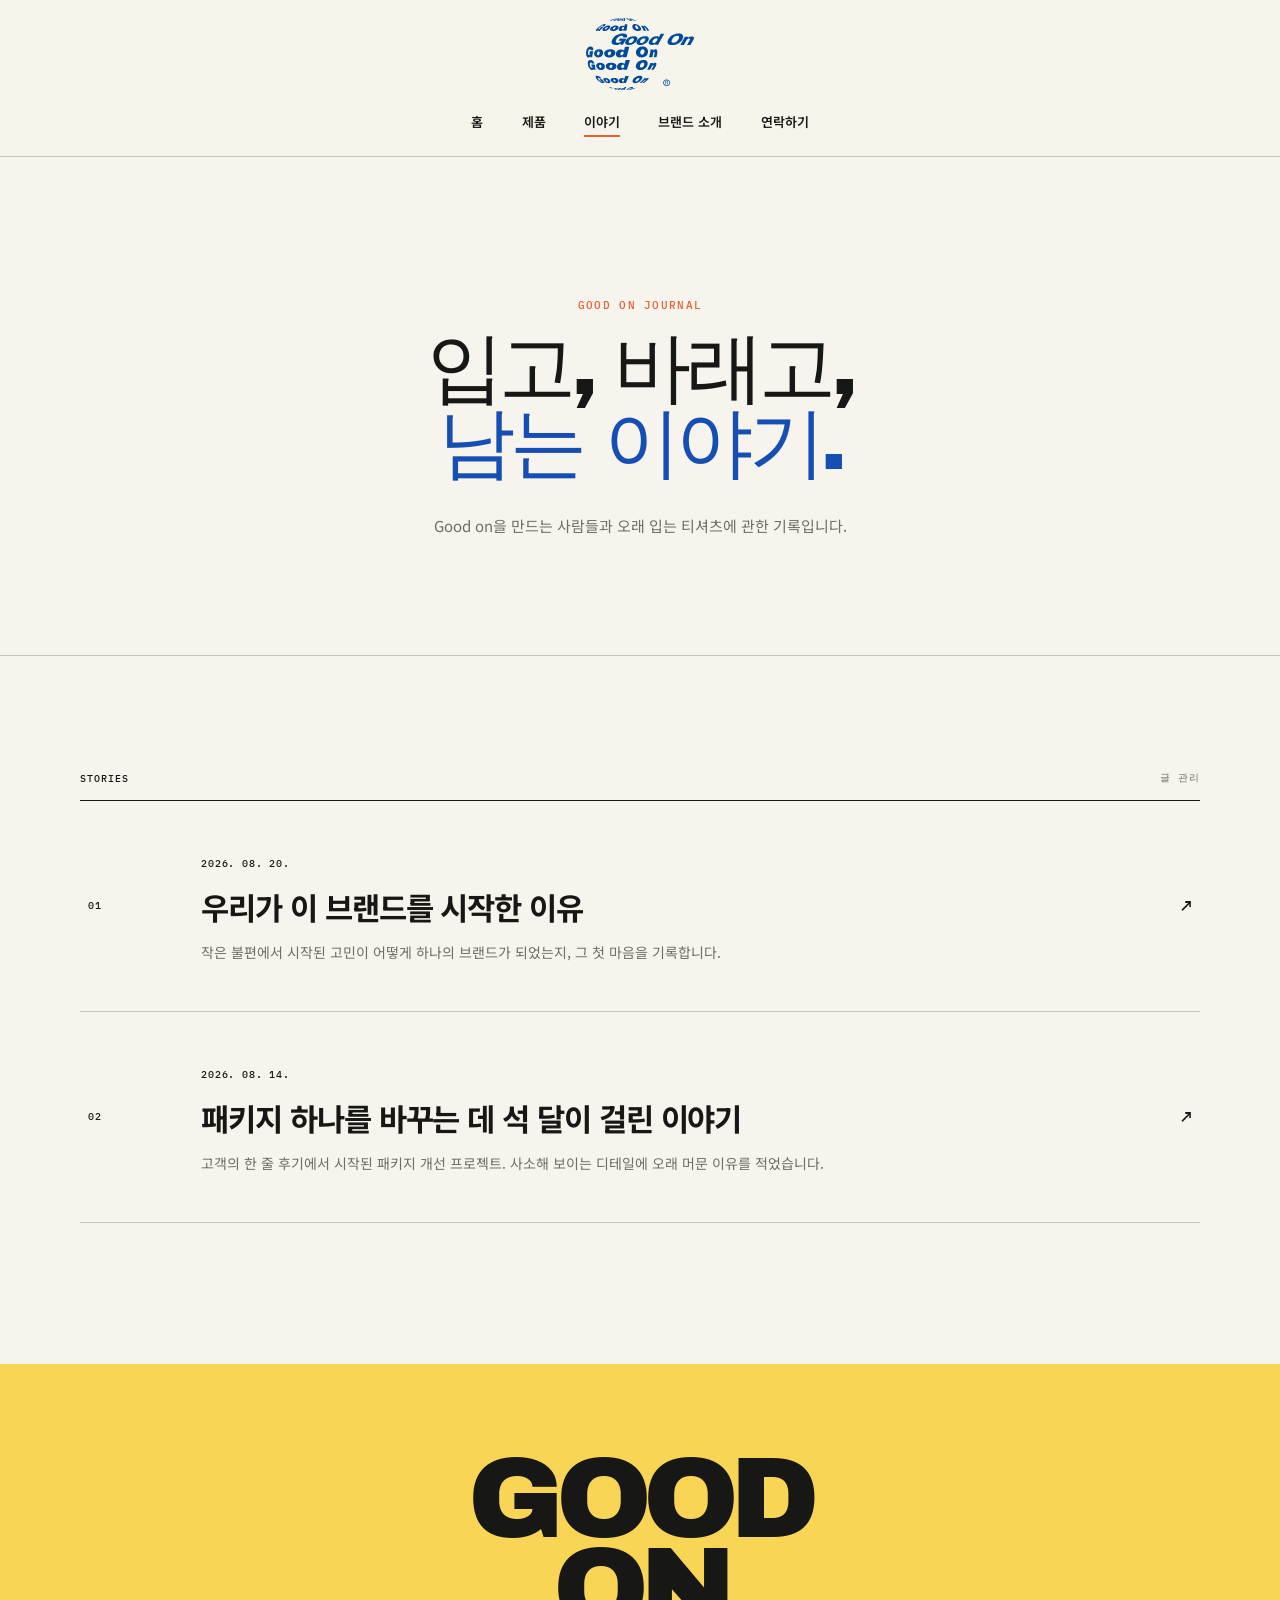
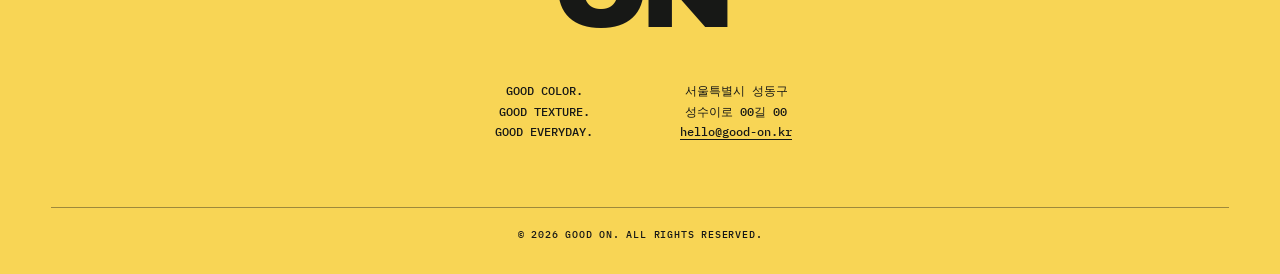
==== story/index.html @ 1abf79e5 "Add integrated Good on journal" ====
<!doctype html>
<html lang="ko">
<head>
  <meta charset="utf-8">
  <meta name="viewport" content="width=device-width, initial-scale=1">
  <meta name="description" content="Good on을 만드는 사람들과 오래 입는 티셔츠에 관한 이야기를 기록합니다.">
  <meta name="theme-color" content="#f7f4ed">
  <title>이야기 — Good on</title>
  <link rel="preconnect" href="https://fonts.googleapis.com">
  <link rel="preconnect" href="https://fonts.gstatic.com" crossorigin>
  <link href="https://fonts.googleapis.com/css2?family=Archivo+Black&family=IBM+Plex+Mono:wght@400;500&family=Noto+Sans+KR:wght@400;500;600;700&display=swap" rel="stylesheet">
  <link rel="stylesheet" href="../styles.css">
</head>
<body class="blog-page">
  <a class="skip-link" href="#main">본문 바로가기</a>

  <header class="site-header" data-header>
    <a class="brand-mark" href="../index.html" aria-label="Good on 홈">
      <img src="../assets/logo_blue.svg" alt="" width="332" height="219" aria-hidden="true">
    </a>
    <nav class="desktop-nav" aria-label="주요 메뉴">
      <a href="../index.html">홈</a>
      <a href="../products.html">제품</a>
      <a href="./" aria-current="page">이야기</a>
      <a href="../about.html">브랜드 소개</a>
      <a href="../index.html#contact">연락하기</a>
    </nav>
    <button class="menu-toggle" type="button" aria-expanded="false" aria-controls="mobile-menu" data-menu-toggle onclick="toggleMobileMenu()">
      <span class="menu-label">메뉴</span>
      <span class="menu-lines" aria-hidden="true"><i></i><i></i></span>
    </button>
    <nav class="mobile-menu" id="mobile-menu" aria-label="모바일 메뉴" data-mobile-menu hidden>
      <a href="../index.html">홈</a>
      <a href="../products.html">제품</a>
      <a href="./" aria-current="page">이야기</a>
      <a href="../about.html">브랜드 소개</a>
      <a href="../index.html#contact">연락하기</a>
    </nav>
  </header>

  <main id="main" class="blog-main">
    <section class="blog-hero" aria-labelledby="blog-title">
      <p class="eyebrow">GOOD ON JOURNAL</p>
      <h1 id="blog-title">입고, 바래고,<br><em>남는 이야기.</em></h1>
      <p>Good on을 만드는 사람들과 오래 입는 티셔츠에 관한 기록입니다.</p>
    </section>
    <section class="blog-list-section" aria-label="이야기 목록">
      <div class="blog-list-heading">
        <p>STORIES</p>
        <a href="admin.html">글 관리</a>
      </div>
      <ol class="blog-list" id="list" aria-live="polite" aria-busy="true">
        <li class="blog-state">이야기를 불러오는 중입니다.</li>
      </ol>
    </section>
  </main>

  <footer class="site-footer">
    <div class="footer-logo" aria-label="Good on">GOOD<br>ON</div>
    <div class="footer-meta">
      <p>GOOD COLOR.<br>GOOD TEXTURE.<br>GOOD EVERYDAY.</p>
      <p>서울특별시 성동구<br>성수이로 00길 00<br><a href="mailto:hello@good-on.kr">hello@good-on.kr</a></p>
    </div>
    <p class="copyright">© <span data-year></span> GOOD ON. ALL RIGHTS RESERVED.</p>
  </footer>

  <script src="../script.js"></script>
  <script>
  (function () {
    var list = document.getElementById('list');
    function el(tag, className, text) {
      var node = document.createElement(tag);
      if (className) node.className = className;
      if (text != null) node.textContent = text;
      return node;
    }
    function fmtDate(value) {
      var date = new Date(String(value || '') + 'T00:00:00');
      if (isNaN(date)) return String(value || '');
      return new Intl.DateTimeFormat('ko-KR', { year: 'numeric', month: '2-digit', day: '2-digit' }).format(date);
    }
    function hrefOf(post) {
      var customUrl = typeof post.url === 'string' ? post.url.trim() : '';
      if (customUrl && !/^(?:[a-z]+:)?\/\//i.test(customUrl) && !/^javascript:/i.test(customUrl)) return customUrl;
      return 'post.html?id=' + encodeURIComponent(post.id || '');
    }
    function render(posts) {
      var validPosts = Array.isArray(posts) ? posts.filter(function (post) {
        return post && typeof post.id === 'string' && typeof post.title === 'string' && typeof post.date === 'string';
      }) : [];
      validPosts.sort(function (a, b) { return String(b.date).localeCompare(String(a.date)); });
      list.replaceChildren();
      if (!validPosts.length) {
        list.appendChild(el('li', 'blog-state', '아직 올라온 이야기가 없습니다.'));
        list.setAttribute('aria-busy', 'false');
        return;
      }
      validPosts.forEach(function (post, index) {
        var item = el('li', 'blog-list-item');
        var link = el('a', 'blog-list-link');
        link.href = hrefOf(post);
        var number = el('span', 'blog-list-number', String(index + 1).padStart(2, '0'));
        number.setAttribute('aria-hidden', 'true');
        var copy = el('div', 'blog-list-copy');
        var time = el('time', null, fmtDate(post.date));
        time.dateTime = post.date;
        copy.append(time, el('h2', null, post.title));
        if (post.summary) copy.appendChild(el('p', null, String(post.summary)));
        var arrow = el('span', 'blog-list-arrow', '↗');
        arrow.setAttribute('aria-hidden', 'true');
        link.append(number, copy, arrow);
        item.appendChild(link);
        list.appendChild(item);
      });
      list.setAttribute('aria-busy', 'false');
    }
    fetch('posts.json', { cache: 'no-store' })
      .then(function (response) {
        if (!response.ok) throw new Error('HTTP ' + response.status);
        return response.json();
      })
      .then(render)
      .catch(function () {
        list.replaceChildren(el('li', 'blog-state blog-state-error', '글 목록을 불러오지 못했습니다. 잠시 후 새로고침해주세요.'));
        list.setAttribute('aria-busy', 'false');
      });
  }());
  </script>
</body>
</html>
---- styles.css ----
:root {
  --paper: #f7f4ed;
  --ink: #171816;
  --orange: #e75f32;
  --blue: #164fb4;
  --sage: #607a57;
  --pink: #e7aeb1;
  --line: rgba(23, 24, 22, .22);
  --muted: #6e6d67;
  --focus: #0b57d0;
  --track: #e4dfd5;
  --thumb: #6f706a;
  --thumb-hover: #3d3e3a;
  --font-display: "Archivo Black", Impact, sans-serif;
  --font-body: "Noto Sans KR", sans-serif;
  --font-mono: "IBM Plex Mono", monospace;
}

* { box-sizing: border-box; }
html { scroll-behavior: smooth; scrollbar-color: var(--thumb) var(--track); scrollbar-width: thin; }
body { margin: 0; color: var(--ink); background: var(--paper); font-family: var(--font-body); word-break: keep-all; }
body.menu-open { overflow: hidden; }
::-webkit-scrollbar { width: 10px; height: 10px; }
::-webkit-scrollbar-track { background: var(--track); }
::-webkit-scrollbar-thumb { background: var(--thumb); border: 2px solid var(--track); border-radius: 999px; }
::-webkit-scrollbar-thumb:hover { background: var(--thumb-hover); }
img { display: block; max-width: 100%; }
a { color: inherit; text-decoration: none; }
button, input, textarea { font: inherit; }
button, a { -webkit-tap-highlight-color: transparent; }
button { cursor: pointer; }
::selection { color: var(--paper); background: var(--blue); }

.skip-link { position: fixed; z-index: 1000; top: 10px; left: 10px; padding: 12px 16px; color: #fff; background: var(--ink); transform: translateY(-140%); transition: transform .2s ease; }
.skip-link:focus { transform: translateY(0); }
:focus-visible { outline: 3px solid var(--focus); outline-offset: 4px; }

.site-header { position: relative; z-index: 50; display: grid; justify-items: center; gap: 10px; min-height: 116px; padding: 18px clamp(20px, 4vw, 64px) 13px; border-bottom: 1px solid var(--line); background: rgba(247, 244, 237, .96); }
.site-header.is-sticky { position: sticky; top: 0; min-height: 96px; padding-block: 12px 10px; box-shadow: 0 6px 24px rgba(23, 24, 22, .07); }
.brand-mark { display: inline-flex; align-items: center; justify-content: center; }
.brand-mark img { width: clamp(96px, 8.5vw, 118px); height: auto; }
.desktop-nav { display: flex; justify-content: center; gap: clamp(22px, 3vw, 46px); font-size: 13px; font-weight: 600; }
.desktop-nav a { position: relative; padding: 12px 0; }
.desktop-nav a::after { position: absolute; right: 0; bottom: 6px; left: 0; height: 2px; background: var(--orange); content: ""; transform: scaleX(0); transition: transform .2s ease; }
.desktop-nav a:hover::after, .desktop-nav a:focus-visible::after, .desktop-nav a[aria-current="page"]::after { transform: scaleX(1); }
.menu-toggle { position: absolute; top: 50%; right: clamp(20px, 4vw, 64px); display: none; align-items: center; gap: 10px; padding: 10px 0; border: 0; background: transparent; transform: translateY(-50%); }
.menu-lines { display: grid; gap: 6px; width: 24px; }
.menu-lines i { display: block; height: 2px; background: currentColor; transition: transform .25s ease; }
.mobile-menu { position: fixed; inset: 128px 0 0; z-index: 40; padding: 30px 24px; background: var(--paper); }
.mobile-menu a { display: block; padding: 18px 0; border-bottom: 1px solid var(--line); font: 400 36px/1 var(--font-display); }
.mobile-menu a[aria-current="page"] { color: var(--orange); }

.eyebrow { margin: 0 0 18px; font: 500 11px/1.4 var(--font-mono); letter-spacing: .12em; }
.section-pad { padding: clamp(78px, 10vw, 150px) clamp(20px, 4vw, 64px); }

.text-link { display: inline-flex; align-items: center; gap: 20px; padding-bottom: 6px; border-bottom: 1px solid currentColor; font-size: 14px; font-weight: 700; }
.text-link span { transition: transform .2s ease; }
.text-link:hover span { transform: translate(3px, -3px); }

.visually-hidden { position: absolute !important; width: 1px !important; height: 1px !important; padding: 0 !important; margin: -1px !important; overflow: hidden !important; clip: rect(0, 0, 0, 0) !important; white-space: nowrap !important; border: 0 !important; }

.color-loop { position: relative; min-height: calc(100svh - 116px); padding: 0 clamp(20px, 4vw, 64px) 22px; overflow: hidden; background: #f5f2ea; text-align: center; }
.color-loop-stage { position: relative; height: clamp(560px, calc(100svh - 180px), 720px); min-height: 560px; outline: 0; cursor: grab; touch-action: pan-y; user-select: none; }
.color-loop-stage:active, .color-loop-stage.is-dragging { cursor: grabbing; }
.color-loop-stage:focus-visible { outline: 3px solid var(--focus); outline-offset: -3px; }
.color-loop-items { position: absolute; inset: 0; }
.color-loop-loading { position: absolute; top: 50%; left: 50%; margin: 0; color: var(--muted); font: 500 10px/1 var(--font-mono); letter-spacing: .1em; transform: translate(-50%, -50%); }
.color-loop-shirt { position: absolute; top: 48%; left: 50%; width: clamp(178px, 20vw, 310px); aspect-ratio: 1 / 1; border: 0; padding: 0; background: transparent; transform: translate(-50%, -50%); transform-origin: center; transition: transform .55s cubic-bezier(.22,.8,.2,1), opacity .4s ease, filter .4s ease; will-change: transform; }
.color-loop-stage.is-dragging .color-loop-shirt { transition: none; }
.color-loop-shirt[aria-hidden="true"] { pointer-events: none; }
.tee-cutout { position: absolute; inset: 0; -webkit-mask: url("assets/tee-cutout.png") center / contain no-repeat; mask: url("assets/tee-cutout.png") center / contain no-repeat; }
.tee-cutout { border: 0; padding: 0; background: var(--tee-color); cursor: inherit; }
.tee-detail { display: block; width: 100%; height: 100%; object-fit: contain; opacity: 1; filter: grayscale(1) contrast(1.08); mix-blend-mode: multiply; }
.color-film-card { position: absolute; top: 48%; left: 50%; z-index: 140; width: clamp(290px, 32vw, 430px); aspect-ratio: 1; overflow: hidden; border: 1px solid rgba(23,24,22,.42); background: #fff; opacity: 0; visibility: hidden; pointer-events: none; transform: translate(-50%, -50%) scale(.96); transition: opacity .22s ease, transform .22s ease, visibility .22s; }
.color-film-card.is-visible { opacity: 1; visibility: visible; pointer-events: auto; cursor: pointer; transform: translate(-50%, -50%) scale(1); }
.color-film-card iframe { position: absolute; top: -54px; left: 50%; width: 100%; height: calc(100% + 180px); border: 0; background: #fff; pointer-events: auto; transform: translateX(-50%); }
.color-loop-shirt.is-active { cursor: pointer; filter: saturate(1.03); }
.color-loop-shirt:not(.is-active) { cursor: grab; filter: saturate(.84); }
.drag-guide { position: absolute; bottom: 58px; left: 50%; display: flex; align-items: center; gap: 12px; margin: 0; color: var(--muted); font: 500 9px/1 var(--font-mono); letter-spacing: .14em; transform: translateX(-50%); }
.drag-guide span { width: 28px; height: 1px; background: currentColor; }
.color-loop-meta { position: absolute; z-index: 4; bottom: 58px; left: 50%; display: grid; justify-items: center; gap: 3px; min-width: 160px; pointer-events: none; text-align: center; transform: translateX(-50%); }
.color-loop-meta p, .color-loop-meta strong, .color-loop-meta span { margin: 0; }
.color-loop-meta p { color: var(--blue); font: 500 9px/1 var(--font-mono); letter-spacing: .1em; }
.color-loop-meta strong { padding-bottom: 4px; border-bottom: 1px solid currentColor; font: 600 12px/1.4 var(--font-body); letter-spacing: .08em; }
.color-loop-meta > span { color: var(--muted); font-size: 9px; }
.color-loop-nav { position: relative; z-index: 5; display: flex; justify-content: center; gap: clamp(8px, 1.4vw, 20px); overflow-x: auto; padding: 12px 4px 4px; scrollbar-gutter: stable; }
.color-loop-nav button { display: grid; min-width: 46px; min-height: 44px; place-items: center; gap: 5px; padding: 4px 2px; border: 0; color: var(--muted); background: transparent; cursor: pointer; font: 500 8px/1 var(--font-mono); letter-spacing: .04em; }
.color-loop-nav button::before { width: 10px; height: 10px; border: 1px solid rgba(23,24,22,.3); border-radius: 50%; background: var(--swatch); content: ""; transition: transform .2s ease; }
.color-loop-nav button:hover::before, .color-loop-nav button[aria-current="true"]::before { transform: scale(1.55); }
.color-loop-nav button[aria-current="true"] { color: var(--ink); }

.products { background: #fff; }
.section-heading { display: grid; justify-items: center; gap: 24px; margin-bottom: 64px; text-align: center; }
.section-heading h2, .story h2, .contact h2 { margin: 0; font: 400 clamp(28px, 3.8vw, 58px)/.96 var(--font-display); letter-spacing: -.05em; }
.section-heading > p { max-width: 560px; margin: 0; color: var(--muted); font-size: 15px; line-height: 1.8; }
.product-grid { display: grid; grid-template-columns: repeat(3, 1fr); gap: 18px; }
.product-card { display: flex; min-width: 0; flex-direction: column; }
.product-image { position: relative; aspect-ratio: 1 / 1.05; overflow: hidden; background: #ece9e1; }
.product-image::after { position: absolute; inset: auto 0 0; height: 22%; background: linear-gradient(transparent, rgba(0,0,0,.14)); content: ""; opacity: 0; transition: opacity .3s ease; }
.product-image img { width: 100%; height: 100%; object-fit: cover; transition: transform .5s cubic-bezier(.2,.7,.2,1); }
.product-card:hover .product-image img { transform: scale(1.035); }
.product-card:hover .product-image::after { opacity: 1; }
.product-info { display: flex; min-height: 150px; flex: 1; flex-direction: column; align-items: stretch; padding: 18px 2px 0; }
.product-info h3 { margin: 0; font-size: 15px; line-height: 1.55; }
.product-price { display: block; margin-top: 12px; font: 500 13px/1.4 var(--font-mono); }
.buy-button { display: flex; align-items: center; justify-content: space-between; min-height: 46px; margin-top: auto; padding: 0 14px; color: #fff; background: var(--ink); font-size: 13px; font-weight: 700; transition: color .2s ease, background .2s ease, transform .2s ease; }
.buy-button:hover { color: var(--ink); background: #f8d555; }
.buy-button:active { transform: translateY(2px); }
.products-footer { display: grid; justify-items: center; gap: 22px; margin-top: 42px; padding-top: 24px; border-top: 1px solid var(--line); text-align: center; }
.products-footer p { max-width: 540px; margin: 0; color: var(--muted); font-size: 13px; line-height: 1.7; }
.product-loading, .product-error { grid-column: 1 / -1; min-height: 240px; margin: 0; padding: 40px; border: 1px solid var(--line); font-size: 14px; }
.product-loading { color: var(--muted); }
.product-error { color: #9b2f1c; }

.catalog-hero { display: grid; justify-items: center; gap: 32px; padding-top: clamp(76px, 9vw, 140px); padding-bottom: clamp(64px, 8vw, 112px); border-bottom: 1px solid var(--line); text-align: center; }
.catalog-title-block h1 { margin: 0; font: 400 clamp(34px, 4.8vw, 76px)/.9 var(--font-display); letter-spacing: -.06em; }
.catalog-title-block h1 em { color: var(--orange); font-style: normal; }
.catalog-intro { max-width: 680px; margin: 0; font-size: clamp(16px, 1.45vw, 21px); font-weight: 500; line-height: 1.85; }
.catalog { background: #fff; }
.catalog-bar { display: flex; align-items: center; justify-content: space-between; margin-bottom: 42px; padding-bottom: 16px; border-bottom: 1px solid var(--ink); }
.catalog-bar h2 { margin: 0; font-size: 18px; }
.catalog-bar p { margin: 0; font: 500 11px/1.4 var(--font-mono); letter-spacing: .06em; }
.catalog-grid { grid-template-columns: repeat(4, 1fr); gap: 54px 18px; }
.catalog-grid .product-info { min-height: 174px; }

.story { background: var(--paper); }
.story-intro { display: grid; justify-items: center; padding-bottom: clamp(48px, 7vw, 92px); text-align: center; }
.story h2 em { color: var(--blue); font-style: normal; }
.story-more { margin-top: 30px; }
.story-grid { display: grid; grid-template-columns: 1.05fr .95fr; gap: clamp(50px, 8vw, 130px); padding-top: 0; }
.story-color-field { position: relative; display: grid; place-items: center; min-height: 680px; background: var(--orange); overflow: hidden; isolation: isolate; }
.story-color-field p { z-index: 2; margin: 0; color: var(--paper); font: 400 clamp(34px, 4.2vw, 68px)/.86 var(--font-display); letter-spacing: -.055em; transform: rotate(-4deg); }
.wash { position: absolute; border-radius: 50%; filter: blur(4px); mix-blend-mode: multiply; opacity: .75; }
.wash-a { width: 55%; aspect-ratio: 1; top: -12%; left: -8%; background: var(--pink); }
.wash-b { width: 65%; aspect-ratio: 1; right: -20%; bottom: -10%; background: var(--blue); }
.wash-c { width: 28%; aspect-ratio: 1; right: 12%; top: 20%; background: #f5c845; }
.story-copy { align-self: center; }
.story-lead { margin: 0 0 54px; font-size: clamp(22px, 2.7vw, 38px); font-weight: 600; line-height: 1.55; letter-spacing: -.035em; }
.story-points { border-top: 1px solid var(--line); }
.story-points article { display: grid; grid-template-columns: 44px 1fr; gap: 20px; padding: 24px 0; border-bottom: 1px solid var(--line); }
.story-points span { font: 500 11px/1.5 var(--font-mono); }
.story-points h3 { margin: 0 0 8px; font-size: 16px; }
.story-points p { margin: 0; color: var(--muted); font-size: 14px; line-height: 1.8; }

/* Journal — the same Good on system, tuned for long-form reading. */
.journal-preview { background: #fff; }
.journal-grid { display: grid; grid-template-columns: repeat(3, 1fr); border-top: 1px solid var(--ink); border-bottom: 1px solid var(--ink); }
.journal-card { min-width: 0; }
.journal-card + .journal-card { border-left: 1px solid var(--line); }
.journal-card-link { display: flex; min-height: 280px; flex-direction: column; padding: 28px clamp(18px, 2.5vw, 34px); transition: color .2s ease, background .2s ease; }
.journal-card-link:hover { color: #fff; background: var(--blue); }
.journal-card-link:active { background: #0d3d93; }
.journal-date { font: 500 10px/1.4 var(--font-mono); letter-spacing: .08em; }
.journal-card h3 { margin: 38px 0 14px; font-size: clamp(19px, 1.8vw, 27px); line-height: 1.42; letter-spacing: -.025em; }
.journal-card p { display: -webkit-box; margin: 0; overflow: hidden; color: var(--muted); font-size: 14px; line-height: 1.8; -webkit-box-orient: vertical; -webkit-line-clamp: 3; }
.journal-card-link:hover p { color: rgba(255,255,255,.76); }
.journal-arrow { margin-top: auto; padding-top: 28px; font: 500 15px/1 var(--font-mono); }
.journal-loading, .journal-error { grid-column: 1 / -1; min-height: 220px; margin: 0; padding: 34px 0; color: var(--muted); font-size: 14px; }
.journal-error { color: #9b2f1c; }
.journal-footer { display: flex; justify-content: center; margin-top: 38px; }

.blog-page { background: var(--paper); }
.blog-main { min-height: 70svh; }
.blog-hero { display: grid; justify-items: center; padding: clamp(86px, 11vw, 158px) 24px clamp(72px, 9vw, 126px); border-bottom: 1px solid var(--line); text-align: center; }
.blog-hero .eyebrow { color: var(--orange); }
.blog-hero h1 { margin: 0; font: 400 clamp(38px, 6vw, 88px)/.98 var(--font-display); letter-spacing: -.06em; }
.blog-hero h1 em { color: var(--blue); font-style: normal; }
.blog-hero > p:last-child { max-width: 620px; margin: 30px 0 0; color: var(--muted); font-size: 15px; line-height: 1.9; }
.blog-list-section { width: min(1120px, calc(100% - 40px)); margin: 0 auto; padding: clamp(70px, 9vw, 124px) 0 clamp(92px, 11vw, 156px); }
.blog-list-heading { display: flex; align-items: center; justify-content: space-between; padding-bottom: 14px; border-bottom: 1px solid var(--ink); font: 500 10px/1.4 var(--font-mono); letter-spacing: .1em; }
.blog-list-heading p { margin: 0; }
.blog-list-heading a { color: var(--muted); border-bottom: 1px solid transparent; }
.blog-list-heading a:hover { color: var(--ink); border-bottom-color: currentColor; }
.blog-list { margin: 0; padding: 0; list-style: none; }
.blog-list-item { border-bottom: 1px solid var(--line); }
.blog-list-link { display: grid; grid-template-columns: 62px minmax(0, 1fr) 40px; align-items: center; gap: clamp(16px, 4vw, 54px); min-height: 210px; padding: 32px 8px; transition: color .2s ease, background .2s ease, padding .2s ease; }
.blog-list-link:hover { padding-right: 22px; padding-left: 22px; color: #fff; background: var(--blue); }
.blog-list-number, .blog-list-copy time { font: 500 10px/1.4 var(--font-mono); letter-spacing: .08em; }
.blog-list-copy h2 { margin: 14px 0 12px; font-size: clamp(21px, 2.4vw, 34px); line-height: 1.35; letter-spacing: -.035em; }
.blog-list-copy p { max-width: 680px; margin: 0; color: var(--muted); font-size: 14px; line-height: 1.8; }
.blog-list-link:hover .blog-list-copy p { color: rgba(255,255,255,.75); }
.blog-list-arrow { justify-self: end; font: 500 18px/1 var(--font-mono); }
.blog-state { min-height: 240px; padding: 48px 8px; color: var(--muted); font-size: 14px; }
.blog-state-error { color: #9b2f1c; }

.blog-post-main { width: min(680px, calc(100% - 40px)); min-height: 70svh; margin: 0 auto; padding: clamp(42px, 6vw, 78px) 0 clamp(90px, 11vw, 150px); }
.blog-post-top { padding-bottom: clamp(44px, 7vw, 82px); }
.blog-back { display: inline-flex; padding-bottom: 5px; border-bottom: 1px solid currentColor; font-size: 13px; font-weight: 600; }
.blog-article { padding: 0; }
.blog-post-head time, .blog-post-meta, .blog-post-dir { color: var(--muted); font: 500 11px/1.5 var(--font-mono); letter-spacing: .06em; }
.blog-post-head h1 { margin: 18px 0 22px; font: 600 clamp(30px, 5vw, 48px)/1.32 var(--font-body); letter-spacing: -.045em; }
.blog-post-meta { display: flex; gap: 16px; margin: 0 0 18px; }
.blog-tags { display: flex; flex-wrap: wrap; gap: 7px; margin-top: 20px; }
.blog-tag { padding: 5px 10px; color: var(--blue); border: 1px solid rgba(22,79,180,.35); font: 500 10px/1.3 var(--font-mono); }
.blog-rule { width: 72px; margin: 42px 0 46px; border: 0; border-top: 3px solid var(--orange); }
.blog-post-body { font-size: 16px; line-height: 2; }
.blog-post-body p { margin: 0 0 1.7em; white-space: pre-line; }
.blog-post-body h2 { margin: 2.4em 0 .9em; font-size: clamp(21px, 3vw, 27px); line-height: 1.5; letter-spacing: -.025em; }
.blog-post-body ul { margin: 0 0 1.8em; padding-left: 1.35em; }
.blog-post-body li { margin-bottom: .55em; }
.blog-post-body li::marker { color: var(--orange); }
.blog-faq { margin-top: 68px; }
.blog-faq h2 { margin: 0 0 18px; font-size: 21px; }
.blog-faq details { padding: 18px 0; border-top: 1px solid var(--line); }
.blog-faq details:last-child { border-bottom: 1px solid var(--line); }
.blog-faq summary { cursor: pointer; font-size: 15px; font-weight: 700; }
.blog-faq summary::before { color: var(--orange); content: "Q. "; }
.blog-faq p { margin: 12px 0 0; color: var(--muted); font-size: 14px; line-height: 1.8; }
.blog-post-nav { display: grid; grid-template-columns: 1fr 1fr; gap: 1px; margin-top: 80px; border-top: 1px solid var(--ink); background: var(--line); }
.blog-post-nav a { display: grid; gap: 9px; min-height: 130px; align-content: center; padding: 24px; background: var(--paper); transition: color .2s ease, background .2s ease; }
.blog-post-nav a:hover { color: #fff; background: var(--blue); }
.blog-post-nav .blog-next { text-align: right; }
.blog-post-nav strong { font-size: 14px; line-height: 1.6; }
.blog-post-nav a:hover .blog-post-dir { color: rgba(255,255,255,.7); }
.blog-notfound { padding: 70px 0 110px; text-align: center; }
.blog-notfound h1 { margin: 0; font: 400 clamp(28px, 5vw, 42px)/1.2 var(--font-display); }
.blog-notfound > p:not(.eyebrow) { margin: 22px 0 30px; color: var(--muted); }

.contact { display: grid; grid-template-columns: 1fr .8fr; gap: clamp(60px, 10vw, 170px); color: #fff; background: var(--blue); }
.contact .eyebrow { color: #f8d555; }
.contact h2 { max-width: 780px; }
.contact-copy > p:not(.eyebrow) { margin: 34px 0 30px; color: rgba(255,255,255,.75); line-height: 1.8; }
.contact-copy > a { display: inline-flex; gap: 18px; padding-bottom: 7px; border-bottom: 1px solid rgba(255,255,255,.7); font: 500 14px/1.4 var(--font-mono); }
.contact-form { align-self: end; }
.field { margin-bottom: 22px; }
.field label { display: block; margin-bottom: 8px; font-size: 13px; font-weight: 600; }
.field input, .field textarea { width: 100%; padding: 15px 0; color: #fff; border: 0; border-bottom: 1px solid rgba(255,255,255,.48); border-radius: 0; outline: 0; background: transparent; }
.field input::placeholder, .field textarea::placeholder { color: rgba(255,255,255,.48); }
.field input:focus, .field textarea:focus { border-color: #f8d555; box-shadow: 0 1px 0 #f8d555; }
.field textarea { min-height: 122px; resize: none; }
.field-error { min-height: 19px; margin: 6px 0 0; color: #ffdf77; font-size: 12px; }
.field [aria-invalid="true"] { border-color: #ffdf77; }
.submit-button { display: flex; align-items: center; justify-content: space-between; width: 100%; min-height: 58px; padding: 0 20px; color: var(--ink); border: 0; background: #f8d555; font-weight: 700; transition: background .2s ease, transform .2s ease; }
.submit-button:hover { background: #fff0a6; }
.submit-button:active { transform: translateY(2px); }
.form-status { min-height: 22px; margin: 12px 0 0; color: #fff; font-size: 13px; }

/* Brand story — centered and spacious, with pigment color as the signature. */
.about-page { overflow: hidden; }
.about-hero { display: grid; justify-items: center; min-height: calc(100svh - 150px); align-content: center; text-align: center; }
.about-logo { display: inline-flex; gap: .05em; margin: clamp(18px, 4vw, 48px) 0 clamp(30px, 5vw, 64px); font: 400 clamp(38px, 7vw, 106px)/.8 var(--font-display); letter-spacing: -.075em; transform: skew(-4deg); }
.about-logo span:last-child { color: var(--orange); }
.about-hero h1, .origin h2, .craft h2, .dye-story h2, .about-cta h2 { margin: 0; font: 400 clamp(28px, 3.7vw, 56px)/1.05 var(--font-display); letter-spacing: -.045em; }
.about-lede, .about-copy { max-width: 720px; margin: clamp(28px, 4vw, 50px) auto 0; color: var(--muted); font-size: clamp(15px, 1.4vw, 19px); line-height: 2; }
.scroll-cue { display: grid; justify-items: center; gap: 10px; margin-top: clamp(42px, 6vw, 78px); font: 500 10px/1.4 var(--font-mono); letter-spacing: .12em; }
.scroll-cue span { font-size: 20px; }
.about-image { position: relative; width: calc(100% - clamp(40px, 8vw, 128px)); max-width: 1440px; margin: 0 auto; background: var(--blue); }
.about-image img { width: 100%; height: clamp(420px, 65vw, 850px); object-fit: cover; }
.about-image figcaption { position: absolute; right: 18px; bottom: 16px; margin: 0; padding: 8px 10px; color: #fff; background: var(--ink); font: 500 9px/1.4 var(--font-mono); letter-spacing: .08em; }
.origin, .craft, .dye-story, .about-cta { text-align: center; }
.origin { display: grid; justify-items: center; background: #fff; }
.origin-year { margin: 10px 0 24px; color: var(--orange); font: 400 clamp(64px, 12.5vw, 180px)/.9 var(--font-display); letter-spacing: -.06em; }
.craft { background: var(--paper); }
.craft h2 em { color: var(--blue); font-style: normal; }
.craft-grid { display: grid; grid-template-columns: repeat(3, 1fr); max-width: 1280px; margin: clamp(56px, 8vw, 110px) auto 0; border-top: 1px solid var(--line); border-bottom: 1px solid var(--line); }
.craft-card { padding: clamp(36px, 5vw, 70px) clamp(22px, 3vw, 44px); }
.craft-card + .craft-card { border-left: 1px solid var(--line); }
.craft-card > span { font: 500 10px/1.4 var(--font-mono); letter-spacing: .1em; }
.craft-card h3 { margin: 26px 0 16px; font-size: clamp(19px, 2vw, 27px); }
.craft-card p { margin: 0; color: var(--muted); font-size: 14px; line-height: 1.9; }
.dye-story { color: #fff; background: var(--blue); }
.dye-story .eyebrow { color: #f8d555; }
.dye-story .about-copy { color: rgba(255,255,255,.8); }
.dye-steps { display: grid; grid-template-columns: repeat(4, 1fr); max-width: 1100px; margin: clamp(58px, 8vw, 100px) auto 0; padding: 0; list-style: none; border: 1px solid rgba(255,255,255,.45); }
.dye-steps li { position: relative; display: grid; justify-items: center; gap: 10px; padding: 34px 14px; }
.dye-steps li + li { border-left: 1px solid rgba(255,255,255,.45); }
.dye-steps li:not(:last-child)::after { position: absolute; top: 50%; right: -7px; z-index: 1; width: 12px; height: 12px; border-top: 1px solid #fff; border-right: 1px solid #fff; background: var(--blue); content: ""; transform: translateY(-50%) rotate(45deg); }
.dye-steps span, .dye-steps small { font: 500 9px/1.3 var(--font-mono); letter-spacing: .1em; }
.dye-steps strong { font-size: 18px; }
.dye-facts { display: grid; grid-template-columns: repeat(3, 1fr); max-width: 1100px; margin: 24px auto 0; }
.dye-facts p { display: grid; gap: 10px; margin: 0; padding: 26px 14px; }
.dye-facts strong { color: #f8d555; font: 400 clamp(24px, 3vw, 44px)/1 var(--font-display); }
.dye-facts span { color: rgba(255,255,255,.7); font-size: 12px; }
.about-cta { display: grid; justify-items: center; background: #fff; }
.about-button { display: inline-flex; align-items: center; gap: 34px; min-height: 58px; margin-top: 42px; padding: 0 24px; color: #fff; background: var(--ink); font-size: 14px; font-weight: 700; transition: color .2s ease, background .2s ease, transform .2s ease; }
.about-button:hover { color: var(--ink); background: #f8d555; }
.about-button:active { transform: translateY(2px); }
.official-note { margin: 50px 0 0; color: var(--muted); font-size: 12px; }
.official-note a { color: var(--ink); text-decoration: underline; text-underline-offset: 4px; }

.site-footer { display: grid; justify-items: center; gap: 48px; padding: clamp(50px, 7vw, 96px) clamp(20px, 4vw, 64px) 32px; background: #f8d555; text-align: center; }
.site-footer > * { min-width: 0; }
.footer-logo { font: 400 clamp(50px, 9vw, 130px)/.78 var(--font-display); letter-spacing: -.075em; }
.footer-meta { display: grid; grid-template-columns: 1fr 1fr; gap: 80px; font: 500 12px/1.7 var(--font-mono); }
.footer-meta p { margin: 0; }
.footer-meta a { text-decoration: underline; text-underline-offset: 3px; }
.copyright { width: 100%; margin: 16px 0 0; padding-top: 20px; border-top: 1px solid rgba(23,24,22,.4); font: 500 10px/1.4 var(--font-mono); letter-spacing: .08em; }

.reveal { opacity: 0; transform: translateY(22px); transition: opacity .7s ease, transform .7s cubic-bezier(.2,.7,.2,1); }
.reveal.is-visible { opacity: 1; transform: none; }

@media (max-width: 900px) {
  .site-header { min-height: 76px; display: flex; align-items: center; justify-content: center; padding-block: 14px; }
  .site-header.is-sticky { min-height: 68px; padding-block: 12px; }
  .desktop-nav { display: none; }
  .brand-mark img { width: 80px; }
  .menu-toggle { display: flex; }
  .mobile-menu { inset-block-start: 76px; text-align: center; }
  .color-loop { min-height: auto; padding-top: 0; }
  .color-loop-stage { height: 570px; min-height: 570px; }
  .color-loop-shirt { width: clamp(160px, 31vw, 240px); }
  .color-loop-meta { position: relative; bottom: auto; left: auto; margin: -112px auto 0; transform: none; }
  .drag-guide { display: none; }
  .section-heading { display: block; }
  .section-heading > p { margin-top: 28px; }
  .product-grid { grid-template-columns: 1fr 1fr; }
  .catalog-intro { max-width: 680px; }
  .catalog-grid { grid-template-columns: repeat(2, 1fr); }
  .story-grid, .contact { grid-template-columns: 1fr; }
  .journal-grid { grid-template-columns: 1fr; }
  .journal-card + .journal-card { border-top: 1px solid var(--line); border-left: 0; }
  .journal-card-link { min-height: 240px; }
  .story-color-field { min-height: 520px; }
  .contact-form { max-width: 650px; }
  .craft-grid { grid-template-columns: 1fr; max-width: 720px; }
  .craft-card + .craft-card { border-top: 1px solid var(--line); border-left: 0; }
}

@media (max-width: 580px) {
  .site-header { min-height: 68px; }
  .mobile-menu { inset-block-start: 68px; }
  .color-loop { padding: 0 14px 18px; }
  .color-loop-stage { height: 480px; min-height: 480px; }
  .color-loop-shirt { top: 50%; width: clamp(142px, 43vw, 196px); }
  .color-film-card { top: 50%; width: min(76vw, 310px); }
  .color-loop-meta { margin-top: -75px; }
  .color-loop-nav { flex-wrap: wrap; overflow: visible; }
  .color-loop-nav button { min-width: calc((100% - 40px) / 6); }
  .section-heading h2, .story h2, .contact h2 { font-size: clamp(27px, 7.2vw, 36px); }
  .product-grid { grid-template-columns: 1fr; gap: 46px; }
  .product-image { aspect-ratio: 1 / 1.02; }
  .product-info { min-height: 142px; }
  .products-footer { display: block; }
  .products-footer .text-link { margin-top: 22px; }
  .catalog-title-block h1 { font-size: clamp(33px, 9vw, 42px); }
  .catalog { padding-top: 64px; }
  .catalog-grid { grid-template-columns: 1fr; gap: 54px; }
  .catalog-grid .product-info { min-height: 148px; }
  .story-color-field { min-height: 410px; }
  .story-color-field p { font-size: clamp(34px, 11vw, 48px); }
  .story-lead { font-size: 21px; }
  .blog-hero h1 { font-size: clamp(36px, 11vw, 52px); }
  .blog-list-section { width: min(100% - 28px, 1120px); }
  .blog-list-link { grid-template-columns: 38px minmax(0, 1fr) 24px; gap: 10px; min-height: 190px; padding: 26px 2px; }
  .blog-list-link:hover { padding-right: 8px; padding-left: 8px; }
  .blog-list-copy h2 { font-size: 21px; }
  .blog-list-copy p { display: -webkit-box; overflow: hidden; -webkit-box-orient: vertical; -webkit-line-clamp: 2; }
  .blog-post-main { width: min(100% - 32px, 680px); }
  .blog-post-head h1 { font-size: 30px; }
  .blog-post-nav { grid-template-columns: 1fr; }
  .blog-post-nav .blog-next { text-align: left; }
  .contact { gap: 64px; }
  .about-hero { min-height: calc(100svh - 98px); }
  .about-logo { font-size: clamp(36px, 12vw, 58px); }
  .about-image { width: 100%; }
  .about-image img { height: 430px; object-position: 57% center; }
  .origin-year { font-size: clamp(58px, 20vw, 98px); }
  .dye-steps { grid-template-columns: 1fr 1fr; }
  .dye-steps li:nth-child(3) { border-left: 0; }
  .dye-steps li:nth-child(n+3) { border-top: 1px solid rgba(255,255,255,.45); }
  .dye-steps li:nth-child(2)::after { display: none; }
  .dye-facts { grid-template-columns: 1fr; }
  .dye-facts p + p { border-top: 1px solid rgba(255,255,255,.24); }
  .footer-logo { font-size: clamp(48px, 15vw, 66px); }
  .footer-meta { grid-template-columns: 1fr; gap: 24px; }
  .copyright { margin-top: 0; }
}

@media (prefers-reduced-motion: reduce) {
  html { scroll-behavior: auto; }
  *, *::before, *::after { scroll-behavior: auto !important; transition-duration: .01ms !important; animation-duration: .01ms !important; animation-iteration-count: 1 !important; }
  .reveal { opacity: 1; transform: none; }
}

@media (forced-colors: active) {
  html { scrollbar-color: auto; }
  .contact { border: 1px solid CanvasText; }
}
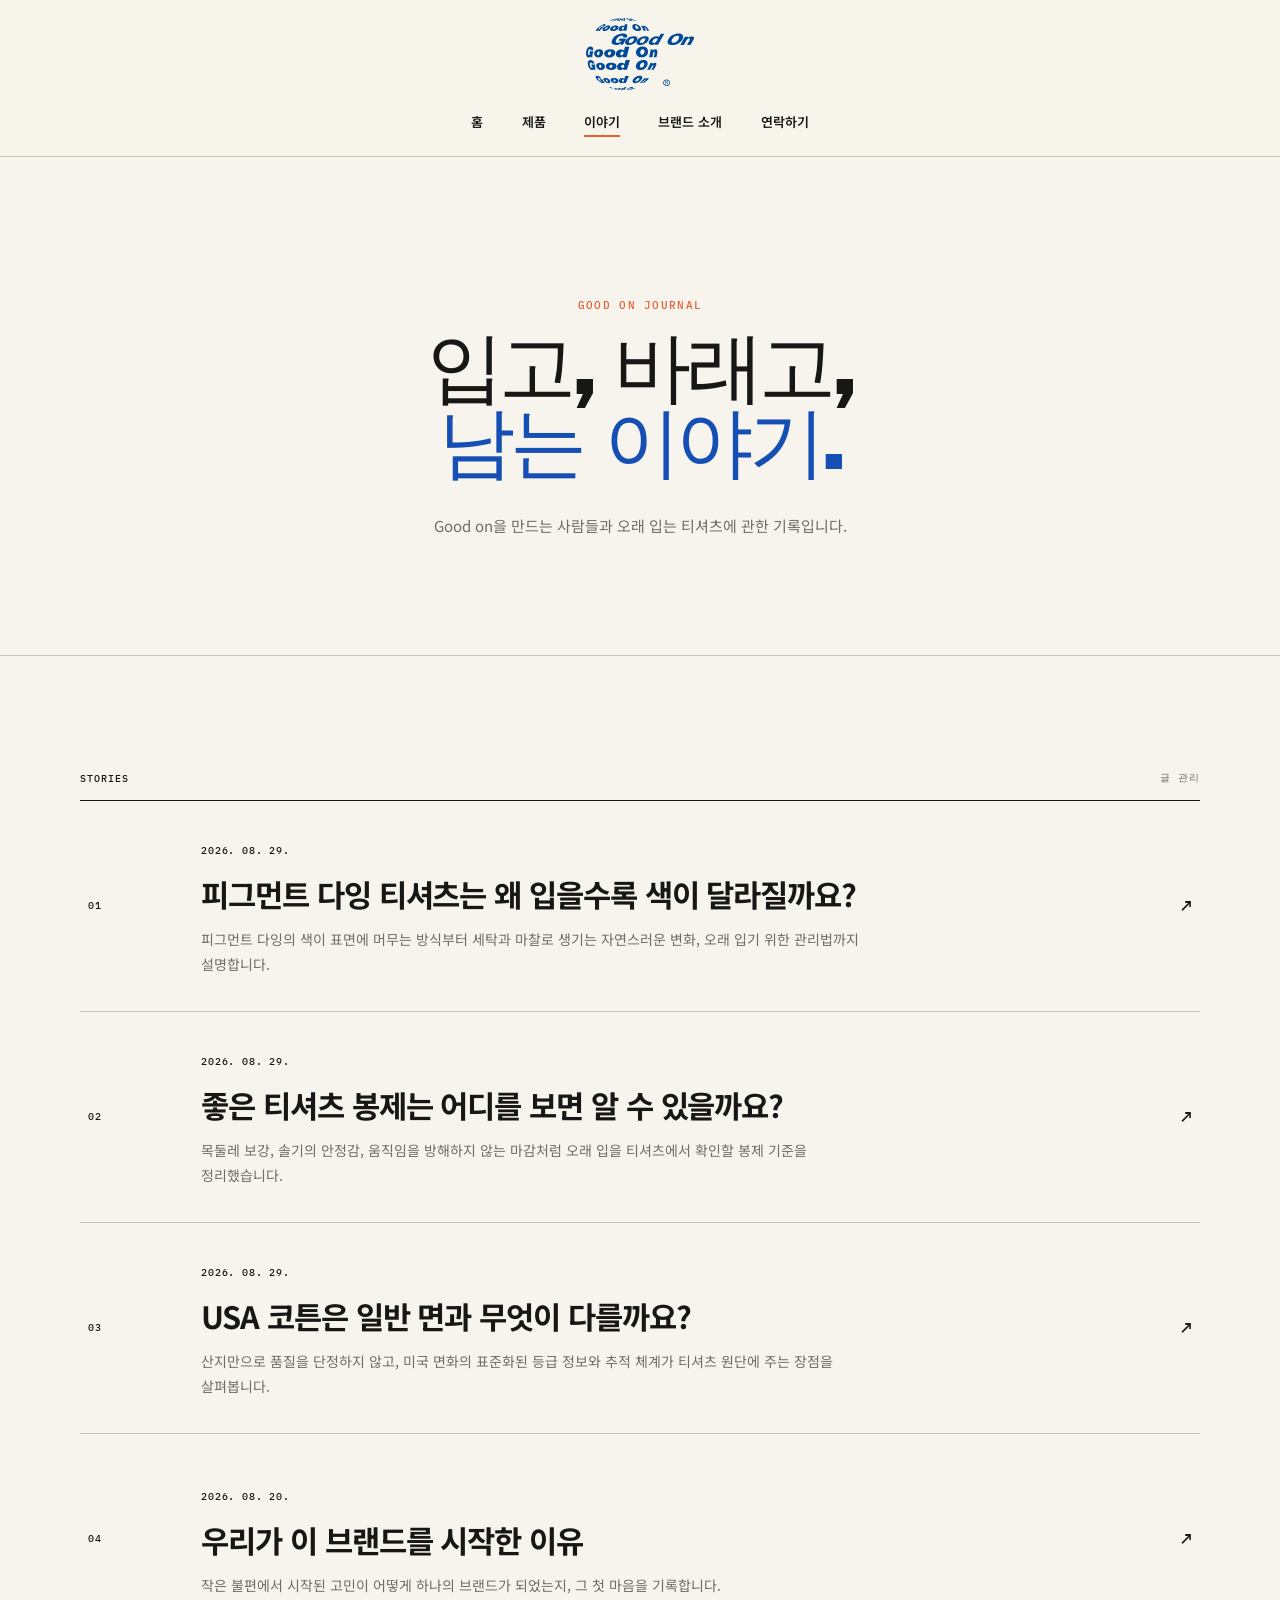
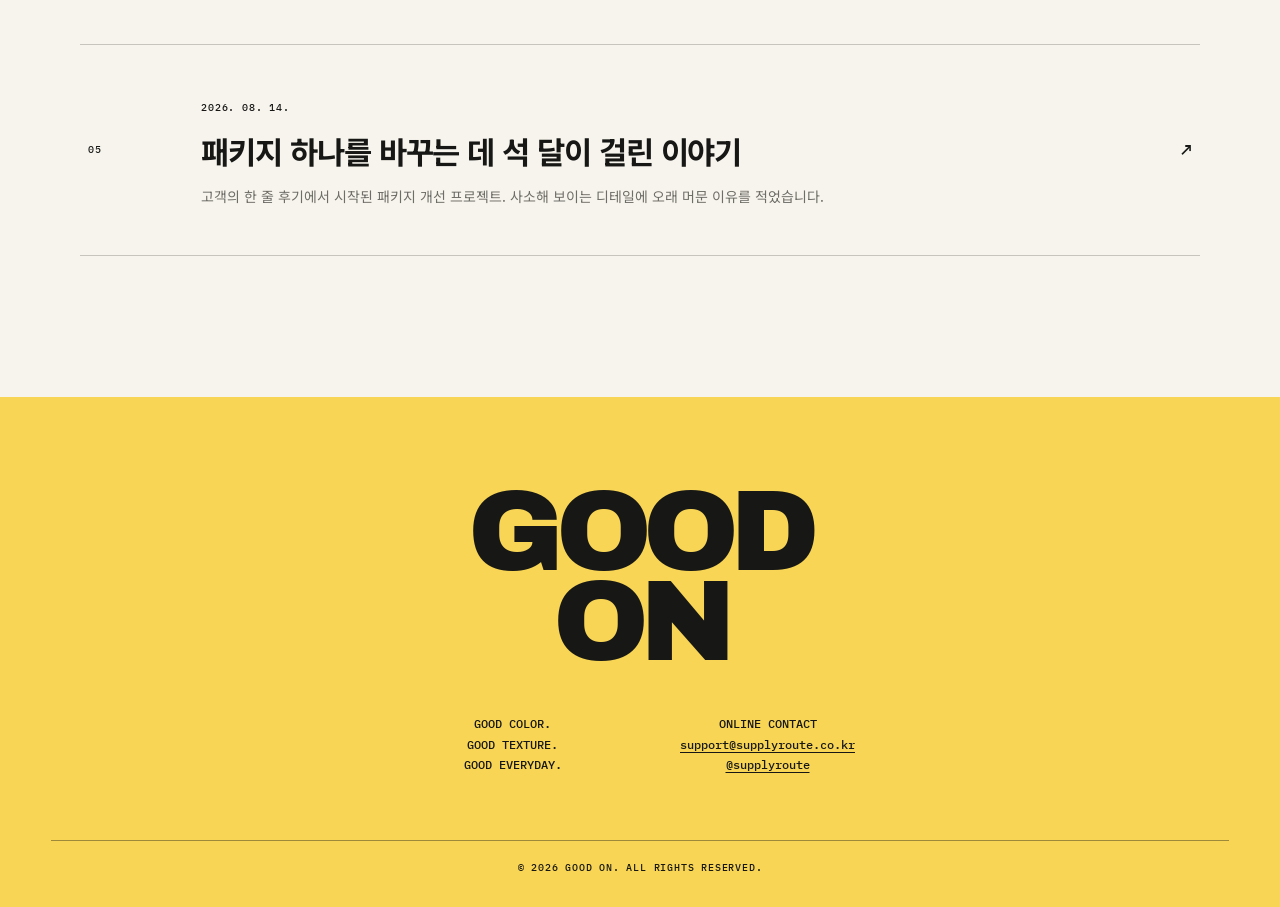
==== commit a2f9380a: "Add Good on contact page" ====
--- a/story/index.html
+++ b/story/index.html
@@ -23,7 +23,7 @@
       <a href="../products.html">제품</a>
       <a href="./" aria-current="page">이야기</a>
       <a href="../about.html">브랜드 소개</a>
-      <a href="../index.html#contact">연락하기</a>
+      <a href="../contact.html">연락하기</a>
     </nav>
     <button class="menu-toggle" type="button" aria-expanded="false" aria-controls="mobile-menu" data-menu-toggle onclick="toggleMobileMenu()">
       <span class="menu-label">메뉴</span>
@@ -34,7 +34,7 @@
       <a href="../products.html">제품</a>
       <a href="./" aria-current="page">이야기</a>
       <a href="../about.html">브랜드 소개</a>
-      <a href="../index.html#contact">연락하기</a>
+      <a href="../contact.html">연락하기</a>
     </nav>
   </header>
 
@@ -59,7 +59,7 @@
     <div class="footer-logo" aria-label="Good on">GOOD<br>ON</div>
     <div class="footer-meta">
       <p>GOOD COLOR.<br>GOOD TEXTURE.<br>GOOD EVERYDAY.</p>
-      <p>서울특별시 성동구<br>성수이로 00길 00<br><a href="mailto:hello@good-on.kr">hello@good-on.kr</a></p>
+      <p>ONLINE CONTACT<br><a href="mailto:support@supplyroute.co.kr" target="_blank" rel="noopener noreferrer">support@supplyroute.co.kr</a><br><a href="https://www.instagram.com/supplyroute/" target="_blank" rel="noopener noreferrer">@supplyroute</a></p>
     </div>
     <p class="copyright">© <span data-year></span> GOOD ON. ALL RIGHTS RESERVED.</p>
   </footer>
--- a/styles.css
+++ b/styles.css
@@ -199,6 +199,8 @@
 .blog-post-body ul { margin: 0 0 1.8em; padding-left: 1.35em; }
 .blog-post-body li { margin-bottom: .55em; }
 .blog-post-body li::marker { color: var(--orange); }
+.blog-inline-link { color: var(--blue); text-decoration: underline; text-decoration-thickness: 1px; text-underline-offset: 4px; }
+.blog-inline-link:hover { color: var(--orange); }
 .blog-faq { margin-top: 68px; }
 .blog-faq h2 { margin: 0 0 18px; font-size: 21px; }
 .blog-faq details { padding: 18px 0; border-top: 1px solid var(--line); }
@@ -234,6 +236,26 @@
 .submit-button:hover { background: #fff0a6; }
 .submit-button:active { transform: translateY(2px); }
 .form-status { min-height: 22px; margin: 12px 0 0; color: #fff; font-size: 13px; }
+
+/* Contact — three direct channels expressed as full, icon-free color fields. */
+.contact-page-hero { display: grid; justify-items: center; padding-top: clamp(84px, 11vw, 160px); padding-bottom: clamp(68px, 9vw, 124px); text-align: center; }
+.contact-page-hero .eyebrow { color: var(--orange); }
+.contact-page-hero h1 { margin: 0; font: 400 clamp(34px, 5vw, 76px)/1 var(--font-display); letter-spacing: -.055em; }
+.contact-page-hero h1 em { color: var(--blue); font-style: normal; }
+.contact-page-lede { margin: 32px 0 0; color: var(--muted); font-size: clamp(15px, 1.4vw, 19px); line-height: 1.9; }
+.contact-links-section { padding-top: 0; background: var(--paper); }
+.contact-link-list { width: min(1180px, 100%); margin: 0 auto; border: 1px solid var(--ink); }
+.contact-link { display: grid; grid-template-columns: 100px minmax(0, 1fr) auto; align-items: center; gap: clamp(18px, 4vw, 68px); min-height: clamp(150px, 15vw, 210px); padding: clamp(28px, 4vw, 58px); color: #fff; transition: filter .2s ease, padding .25s ease; }
+.contact-link + .contact-link { border-top: 1px solid rgba(255,255,255,.55); }
+.contact-link:hover { padding-right: clamp(36px, 5.5vw, 80px); padding-left: clamp(36px, 5.5vw, 80px); filter: brightness(1.08); }
+.contact-link:active { filter: brightness(.92); }
+.contact-link-email { background: var(--blue); }
+.contact-link-sns { background: var(--orange); }
+.contact-link-store { background: var(--ink); }
+.contact-link-label { font: 500 10px/1.4 var(--font-mono); letter-spacing: .14em; }
+.contact-link strong { min-width: 0; overflow-wrap: anywhere; font-size: clamp(22px, 3.5vw, 50px); line-height: 1.15; letter-spacing: -.04em; }
+.contact-link-action { padding-bottom: 5px; border-bottom: 1px solid currentColor; font-size: 13px; font-weight: 700; white-space: nowrap; }
+.contact-page-note { margin: 24px auto 0; color: var(--muted); font-size: 12px; text-align: center; }
 
 /* Brand story — centered and spacious, with pigment color as the signature. */
 .about-page { overflow: hidden; }
@@ -350,6 +372,10 @@
   .blog-post-nav { grid-template-columns: 1fr; }
   .blog-post-nav .blog-next { text-align: left; }
   .contact { gap: 64px; }
+  .contact-page-hero h1 { font-size: clamp(34px, 9.5vw, 48px); }
+  .contact-link { grid-template-columns: 1fr; justify-items: center; gap: 18px; min-height: 190px; padding: 34px 20px; text-align: center; }
+  .contact-link:hover { padding: 34px 20px; }
+  .contact-link strong { font-size: clamp(22px, 7vw, 34px); }
   .about-hero { min-height: calc(100svh - 98px); }
   .about-logo { font-size: clamp(36px, 12vw, 58px); }
   .about-image { width: 100%; }
